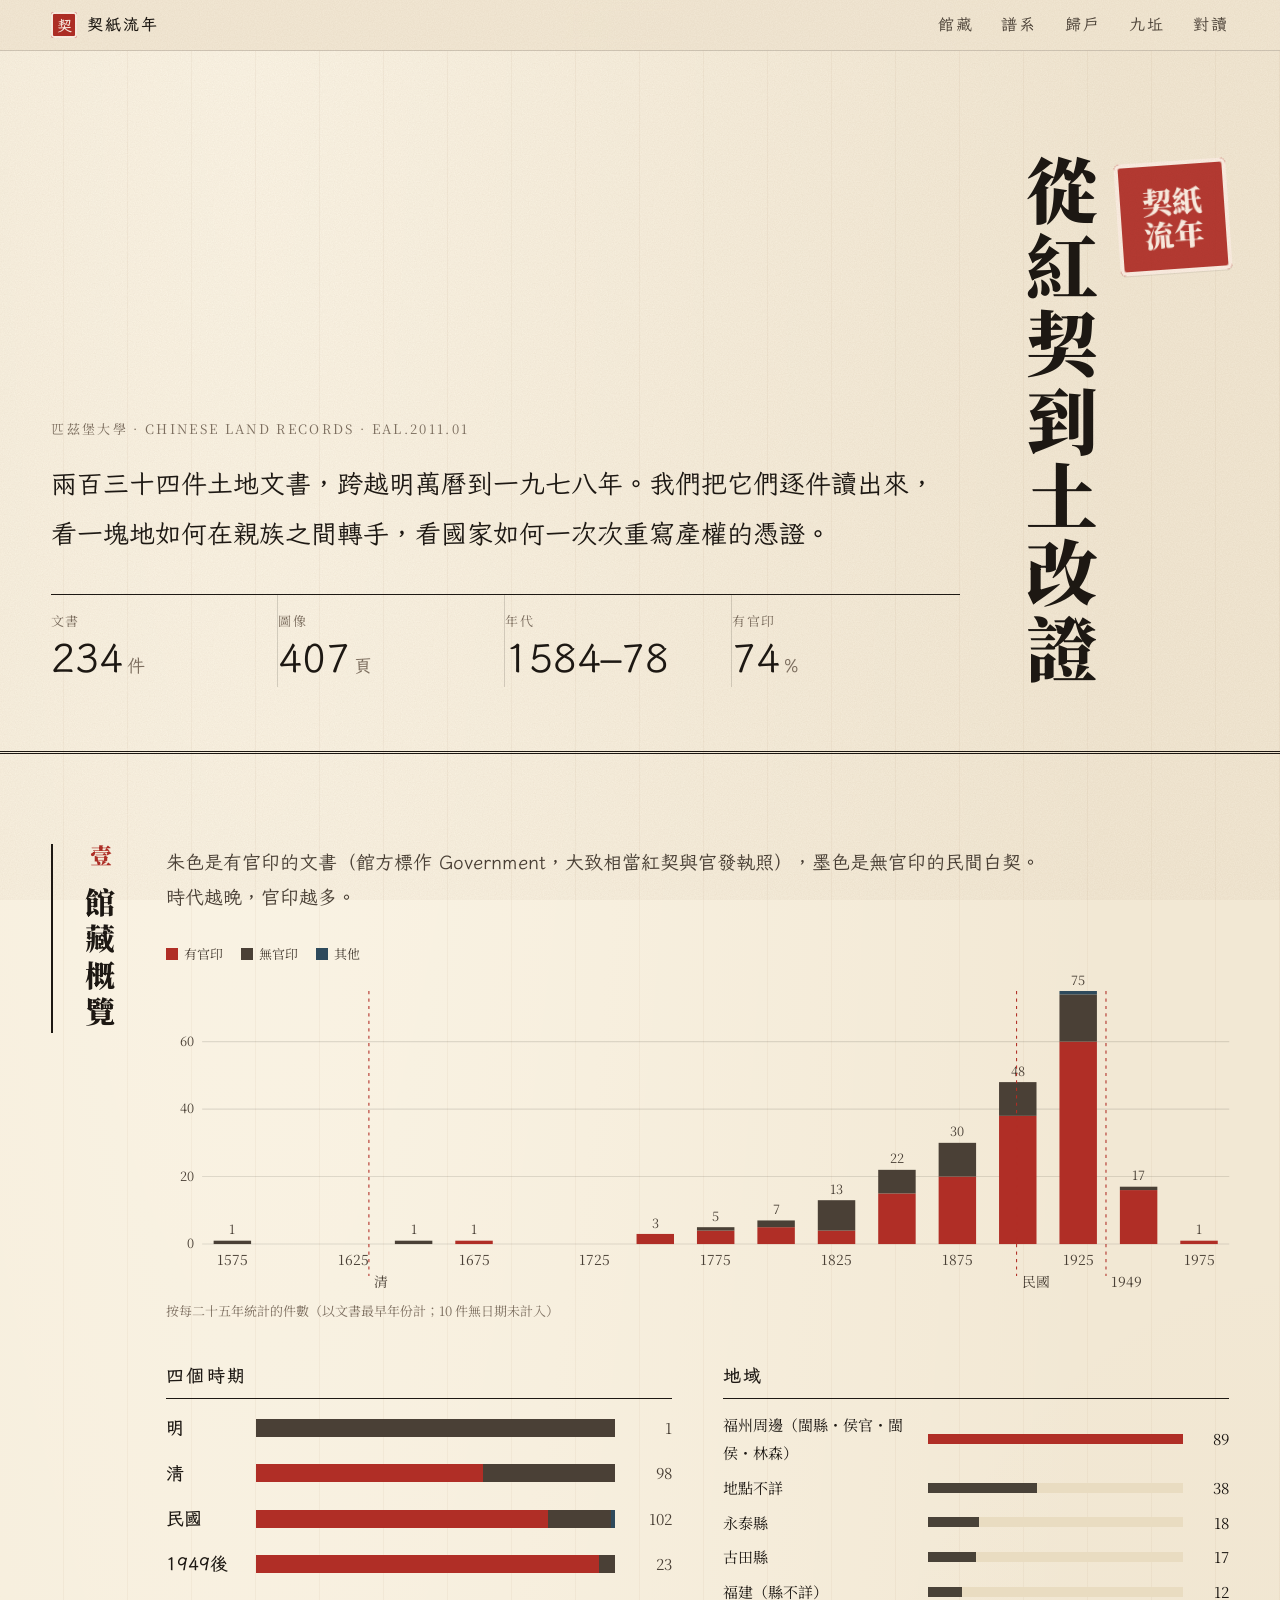
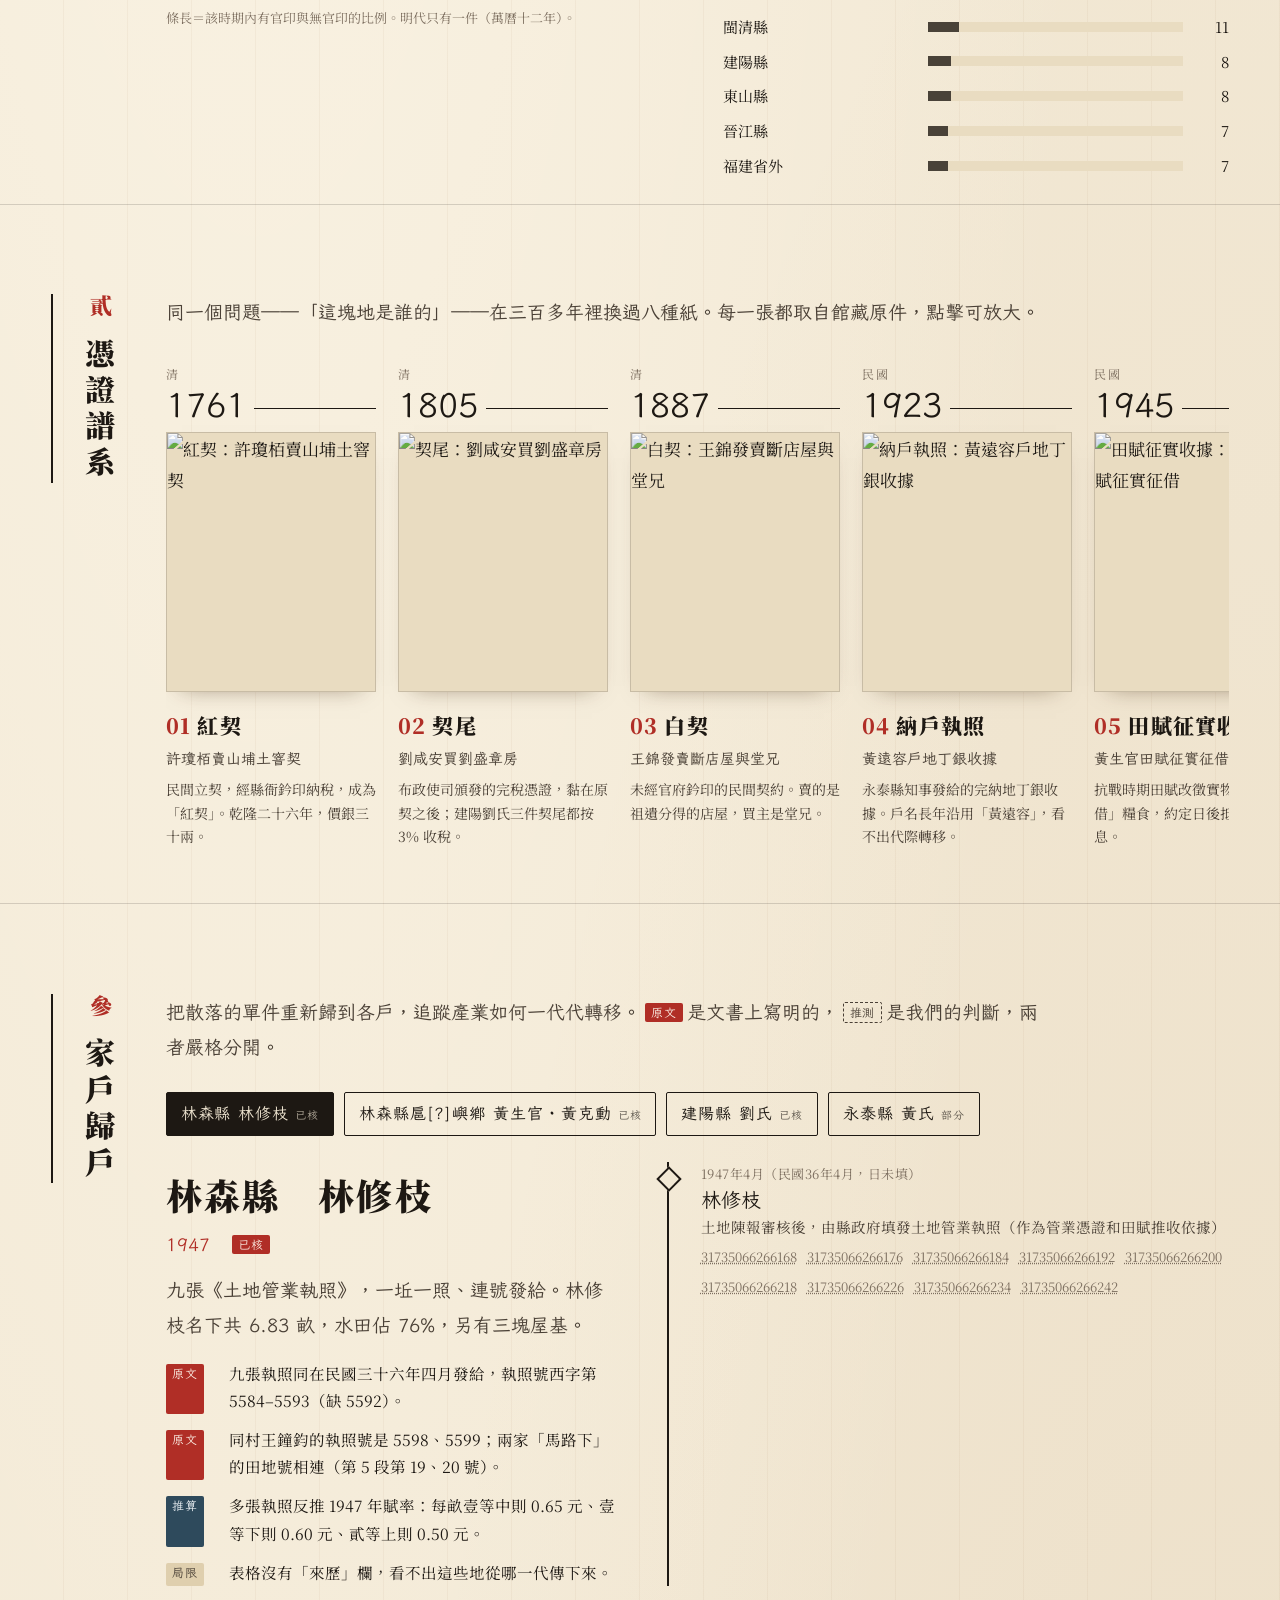
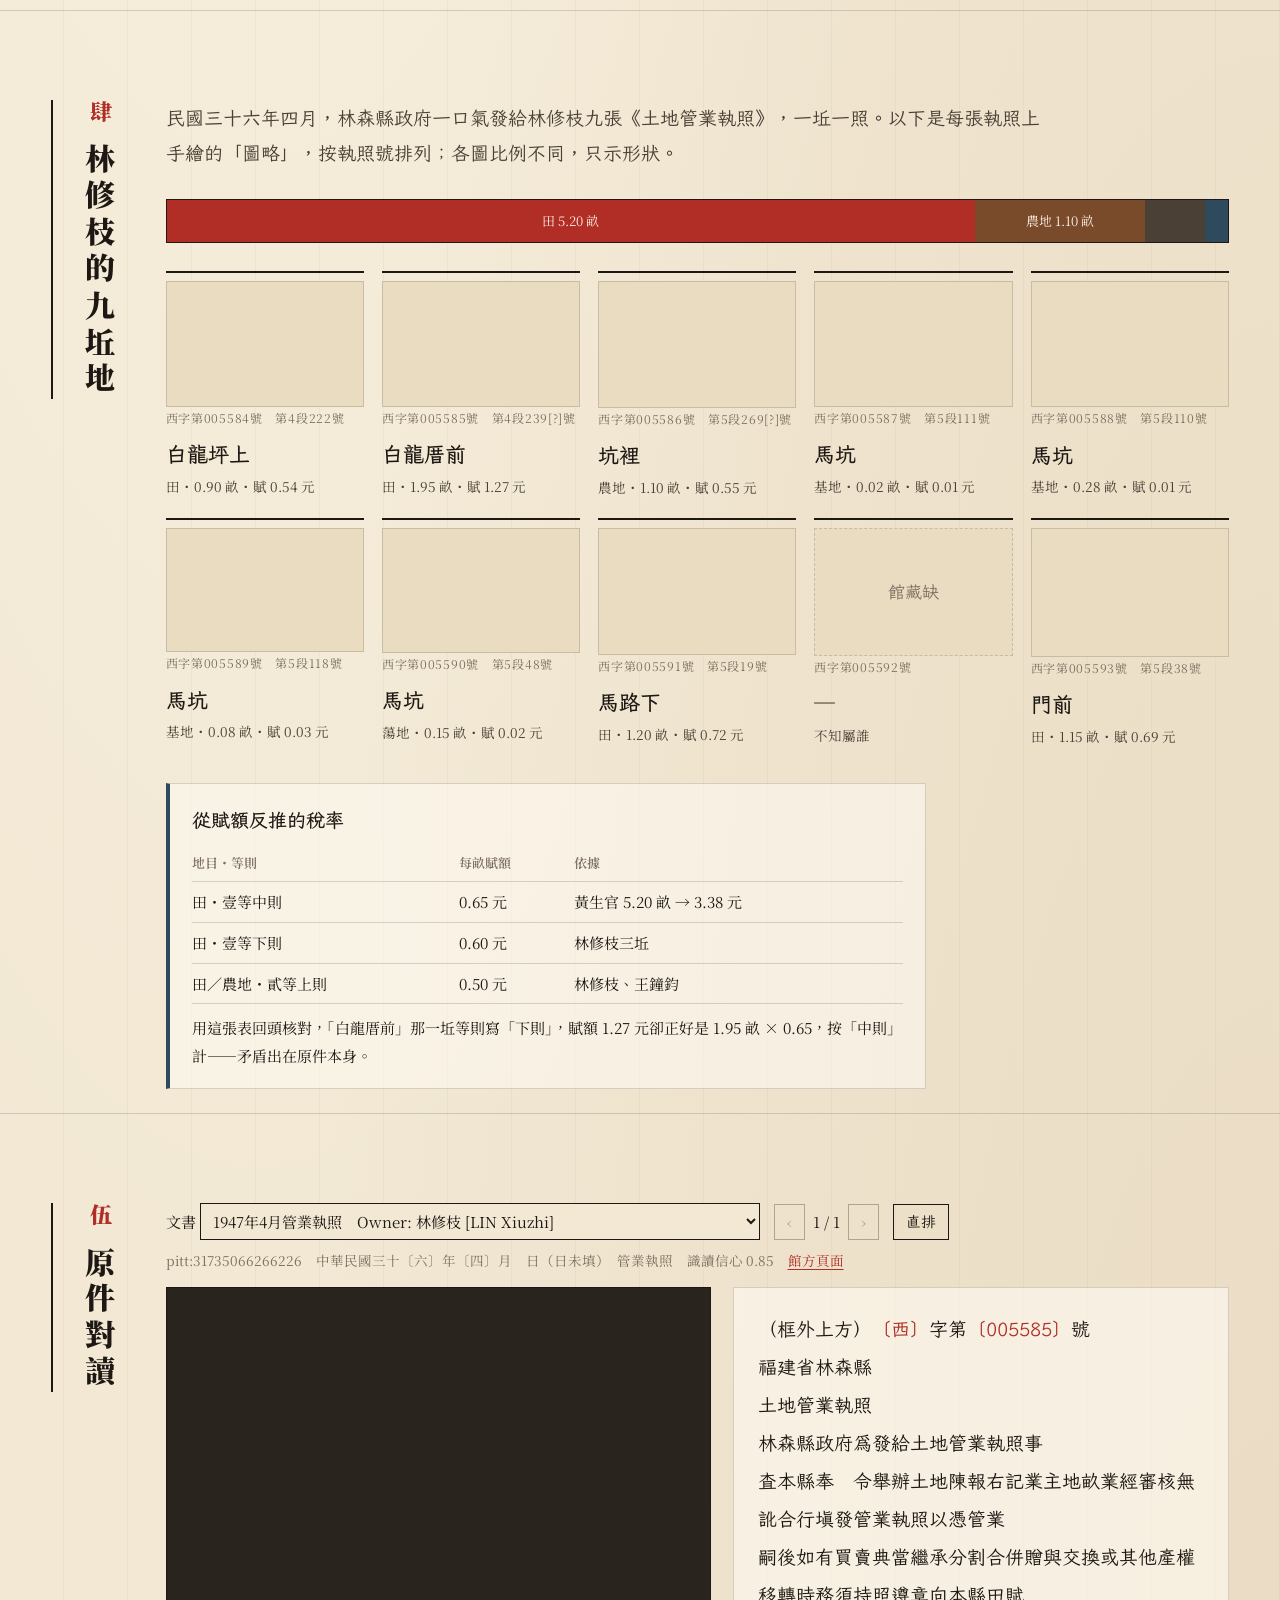
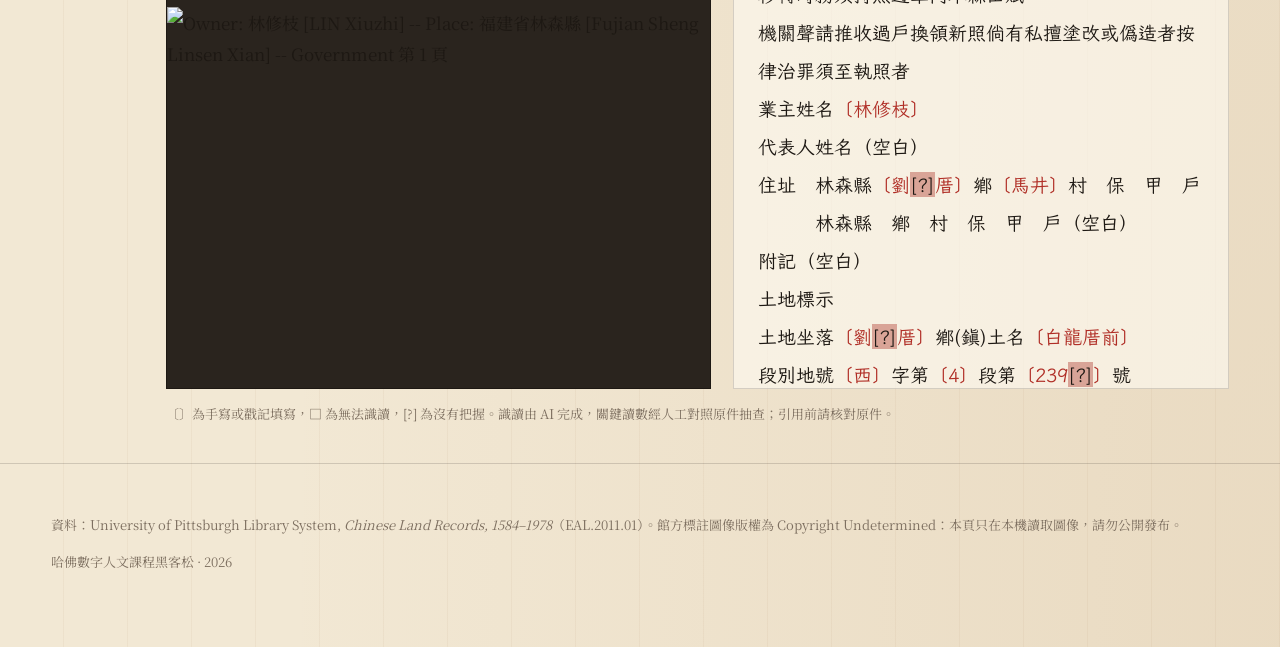
==== land-records/app/index.html @ b81f079c "Add local demo page and Yongtai Huang licence-booklet results - land-records/app/: static demo page " ====
<!doctype html>
<html lang="zh-Hant">
<head>
<meta charset="utf-8">
<meta name="viewport" content="width=device-width, initial-scale=1">
<title>契紙流年</title>
<meta name="description" content="匹茲堡大學中國土地文書（1584–1978）的識讀與歸戶：從紅契到土改證。">
<link rel="preconnect" href="https://fonts.googleapis.com">
<link rel="preconnect" href="https://fonts.gstatic.com" crossorigin>
<link href="https://fonts.googleapis.com/css2?family=LXGW+WenKai+TC:wght@400;700&family=Noto+Serif+TC:wght@400;600;900&display=swap" rel="stylesheet">
<link rel="stylesheet" href="style.css">
</head>
<body>
<div class="grain" aria-hidden="true"></div>

<nav class="topnav" aria-label="章節">
  <a class="brand" href="#top"><span class="seal-mini">契</span>契紙流年</a>
  <a href="#overview">館藏</a>
  <a href="#genealogy">譜系</a>
  <a href="#households">歸戶</a>
  <a href="#parcels">九坵</a>
  <a href="#reader">對讀</a>
</nav>

<header class="hero" id="top">
  <div class="hero-text">
    <p class="kicker">匹茲堡大學 · Chinese Land Records · EAL.2011.01</p>
    <h1 class="sr-only">契紙流年：從紅契到土改證</h1>
    <p class="hero-lede">兩百三十四件土地文書，跨越明萬曆到一九七八年。我們把它們逐件讀出來，<br>看一塊地如何在親族之間轉手，看國家如何一次次重寫產權的憑證。</p>
    <dl class="stats" id="stats"></dl>
  </div>
  <div class="hero-title" aria-hidden="true">
    <span class="v-title">從紅契到土改證</span>
    <span class="hero-seal"><span>契紙<br>流年</span></span>
  </div>
</header>

<main>
  <section class="chapter" id="overview">
    <h2 class="chapter-title"><span class="num">壹</span>館藏概覽</h2>
    <div class="chapter-body">
      <p class="lead">朱色是有官印的文書（館方標作 Government，大致相當紅契與官發執照），墨色是無官印的民間白契。時代越晚，官印越多。</p>
      <figure class="chart-wrap">
        <div id="chart-quarter" class="chart"></div>
        <figcaption>按每二十五年統計的件數（以文書最早年份計；10 件無日期未計入）</figcaption>
      </figure>
      <div class="two-col">
        <div>
          <h3 class="sub">四個時期</h3>
          <div id="periods" class="periods"></div>
        </div>
        <div>
          <h3 class="sub">地域</h3>
          <div id="places" class="places"></div>
        </div>
      </div>
    </div>
  </section>

  <section class="chapter" id="genealogy">
    <h2 class="chapter-title"><span class="num">貳</span>憑證譜系</h2>
    <div class="chapter-body">
      <p class="lead">同一個問題——「這塊地是誰的」——在三百多年裡換過八種紙。每一張都取自館藏原件，點擊可放大。</p>
      <div class="strip" id="strip" tabindex="0" aria-label="憑證譜系，可橫向捲動"></div>
    </div>
  </section>

  <section class="chapter" id="households">
    <h2 class="chapter-title"><span class="num">參</span>家戶歸戶</h2>
    <div class="chapter-body">
      <p class="lead">把散落的單件重新歸到各戶，追蹤產業如何一代代轉移。<span class="tag tag-stated">原文</span>是文書上寫明的，<span class="tag tag-inferred">推測</span>是我們的判斷，兩者嚴格分開。</p>
      <div class="tabs" role="tablist" id="hh-tabs"></div>
      <div id="hh-panel" class="hh-panel" role="tabpanel"></div>
    </div>
  </section>

  <section class="chapter" id="parcels">
    <h2 class="chapter-title"><span class="num">肆</span>林修枝的九坵地</h2>
    <div class="chapter-body">
      <p class="lead">民國三十六年四月，林森縣政府一口氣發給林修枝九張《土地管業執照》，一坵一照。以下是每張執照上手繪的「圖略」，按執照號排列；各圖比例不同，只示形狀。</p>
      <div class="land-mix" id="land-mix"></div>
      <div class="parcel-grid" id="parcel-grid"></div>
      <aside class="note-card">
        <h3>從賦額反推的稅率</h3>
        <table class="rates">
          <thead><tr><th>地目・等則</th><th>每畝賦額</th><th>依據</th></tr></thead>
          <tbody>
            <tr><td>田・壹等中則</td><td>0.65 元</td><td>黃生官 5.20 畝 → 3.38 元</td></tr>
            <tr><td>田・壹等下則</td><td>0.60 元</td><td>林修枝三坵</td></tr>
            <tr><td>田／農地・貳等上則</td><td>0.50 元</td><td>林修枝、王鐘鈞</td></tr>
          </tbody>
        </table>
        <p>用這張表回頭核對，「白龍厝前」那一坵等則寫「下則」，賦額 1.27 元卻正好是 1.95 畝 × 0.65，按「中則」計——矛盾出在原件本身。</p>
      </aside>
    </div>
  </section>

  <section class="chapter" id="reader">
    <h2 class="chapter-title"><span class="num">伍</span>原件對讀</h2>
    <div class="chapter-body">
      <div class="reader-bar">
        <label>文書 <select id="doc-select"></select></label>
        <div class="pager"><button id="prev" aria-label="上一頁">‹</button><span id="page-label"></span><button id="next" aria-label="下一頁">›</button></div>
        <button id="toggle-dir" class="ghost">直排</button>
      </div>
      <p class="doc-meta" id="doc-meta"></p>
      <div class="reader">
        <div class="viewer" id="viewer" title="點擊放大／縮小"><img id="page-img" alt=""></div>
        <div class="transcript" id="transcript"></div>
      </div>
      <p class="fine">〔〕為手寫或戳記填寫，□ 為無法識讀，[?] 為沒有把握。識讀由 AI 完成，關鍵讀數經人工對照原件抽查；引用前請核對原件。</p>
    </div>
  </section>
</main>

<footer class="foot">
  <p>資料：University of Pittsburgh Library System, <em>Chinese Land Records, 1584–1978</em>（EAL.2011.01）。館方標註圖像版權為 Copyright Undetermined：本頁只在本機讀取圖像，請勿公開發布。</p>
  <p>哈佛數字人文課程黑客松 · 2026</p>
</footer>

<div class="lightbox" id="lightbox" hidden>
  <button class="lb-close" id="lb-close" aria-label="關閉">×</button>
  <img id="lb-img" alt="">
  <p id="lb-cap"></p>
</div>

<script src="data.js"></script>
<script src="app.js"></script>
</body>
</html>
---- land-records/app/style.css ----
:root {
  --paper: #f2e8d4;
  --paper-2: #e9dcc1;
  --paper-3: #dfcfae;
  --ink: #1d1813;
  --ink-2: #4a4036;
  --ink-3: #7d6f60;
  --seal: #b02e26;
  --seal-2: #d9a497;
  --indigo: #2e4a5c;
  --line: rgba(29, 24, 19, .16);
  --kai: "LXGW WenKai TC", "Kaiti TC", "STKaiti", "KaiTi", serif;
  --serif: "Noto Serif TC", "Source Han Serif TC", "Songti TC", "PMingLiU", serif;
  --gutter: clamp(16px, 4vw, 56px);
}

* { box-sizing: border-box; }
html { scroll-behavior: smooth; scroll-padding-top: 64px; }
body {
  margin: 0;
  background-color: var(--paper);
  background-image:
    repeating-linear-gradient(90deg, transparent 0 63px, rgba(140, 90, 50, .055) 63px 64px),
    radial-gradient(ellipse at 20% 0%, rgba(255, 250, 238, .7), transparent 60%),
    radial-gradient(ellipse at 100% 100%, rgba(170, 120, 60, .12), transparent 55%);
  color: var(--ink);
  font-family: var(--serif);
  font-size: 17px;
  line-height: 1.85;
  -webkit-font-smoothing: antialiased;
}
.grain {
  position: fixed; inset: 0; pointer-events: none; z-index: 50; opacity: .22; mix-blend-mode: multiply;
  background-image: url("data:image/svg+xml,%3Csvg xmlns='http://www.w3.org/2000/svg' width='220' height='220'%3E%3Cfilter id='n'%3E%3CfeTurbulence type='fractalNoise' baseFrequency='.85' numOctaves='3' stitchTiles='stitch'/%3E%3CfeColorMatrix values='0 0 0 0 .45 0 0 0 0 .33 0 0 0 0 .2 0 0 0 .55 0'/%3E%3C/filter%3E%3Crect width='100%25' height='100%25' filter='url(%23n)'/%3E%3C/svg%3E");
}
.sr-only { position: absolute; width: 1px; height: 1px; overflow: hidden; clip: rect(0 0 0 0); white-space: nowrap; }
a { color: var(--seal); text-decoration-thickness: 1px; text-underline-offset: 3px; }
button, select { font: inherit; }

/* ---------- nav ---------- */
.topnav {
  position: sticky; top: 0; z-index: 40;
  display: flex; align-items: center; gap: clamp(10px, 2.4vw, 28px);
  padding: 10px var(--gutter);
  background: rgba(242, 232, 212, .88); backdrop-filter: blur(6px);
  border-bottom: 1px solid var(--line);
  font-family: var(--kai); font-size: 16px; overflow-x: auto; white-space: nowrap;
}
.topnav a { color: var(--ink-2); text-decoration: none; letter-spacing: .12em; }
.topnav a:hover, .topnav a:focus-visible { color: var(--seal); }
.topnav .brand { margin-right: auto; color: var(--ink); font-weight: 700; display: flex; align-items: center; gap: 10px; }
.seal-mini {
  display: inline-grid; place-items: center; width: 26px; height: 26px;
  background: var(--seal); color: #fbeee4; font-size: 15px; border-radius: 3px; letter-spacing: 0;
  box-shadow: inset 0 0 0 2px #fbeee4, inset 0 0 0 3px var(--seal);
}

/* ---------- hero ---------- */
.hero {
  display: grid; grid-template-columns: 1fr auto; gap: clamp(24px, 5vw, 80px); align-items: end;
  padding: clamp(40px, 8vw, 110px) var(--gutter) clamp(32px, 5vw, 64px);
  border-bottom: 3px double var(--ink);
  max-width: 1280px; margin: 0 auto;
}
.kicker { font-size: 13px; letter-spacing: .18em; color: var(--ink-3); margin: 0 0 18px; text-transform: uppercase; }
.hero-lede { font-family: var(--kai); font-size: clamp(19px, 2.2vw, 26px); line-height: 1.9; margin: 0 0 36px; max-width: 34em; }
.hero-title { display: flex; align-items: flex-start; gap: 18px; }
.v-title {
  writing-mode: vertical-rl; font-family: var(--serif); font-weight: 900;
  font-size: clamp(44px, 5.6vw, 84px); line-height: 1.05; letter-spacing: .06em;
  animation: rise .9s cubic-bezier(.2, .7, .2, 1) both;
}
.hero-seal {
  display: grid; place-items: center; width: clamp(78px, 9vw, 112px); aspect-ratio: 1;
  background: var(--seal); color: #fbeee4; border-radius: 6px; transform: rotate(-4deg);
  font-family: var(--serif); font-weight: 900; font-size: clamp(20px, 2.4vw, 30px); line-height: 1.1; text-align: center;
  box-shadow: inset 0 0 0 4px #fbeee4, inset 0 0 0 6px var(--seal);
  filter: drop-shadow(0 1px 0 rgba(0,0,0,.08));
  animation: stamp .55s .7s cubic-bezier(.3, 1.6, .5, 1) both;
  margin-top: 8px;
}
@keyframes stamp { from { transform: scale(1.8) rotate(-12deg); opacity: 0; } to { transform: scale(1) rotate(-4deg); opacity: .94; } }
@keyframes rise { from { transform: translateY(18px); opacity: 0; } to { transform: none; opacity: 1; } }

.stats { display: grid; grid-template-columns: repeat(4, minmax(0, 1fr)); gap: 0; margin: 0; border-top: 1px solid var(--ink); }
.stats div { padding: 14px 16px 6px 0; border-right: 1px solid var(--line); animation: rise .7s both; }
.stats div:nth-child(2) { animation-delay: .1s; } .stats div:nth-child(3) { animation-delay: .2s; } .stats div:nth-child(4) { animation-delay: .3s; border-right: 0; }
.stats dt { font-size: 13px; color: var(--ink-3); letter-spacing: .1em; }
.stats dd { margin: 0; font-family: var(--kai); font-size: clamp(26px, 3.4vw, 40px); line-height: 1.2; }
.stats dd small { font-size: .45em; color: var(--ink-3); margin-left: 4px; }

/* ---------- chapters ---------- */
main { max-width: 1280px; margin: 0 auto; }
.chapter {
  display: grid; grid-template-columns: 76px minmax(0, 1fr); gap: clamp(16px, 3vw, 40px);
  padding: clamp(48px, 7vw, 96px) var(--gutter) 24px;
  border-bottom: 1px solid var(--line);
}
.chapter-title {
  writing-mode: vertical-rl; margin: 0; position: sticky; top: 76px; align-self: start;
  font-family: var(--serif); font-weight: 900; font-size: 30px; letter-spacing: .22em;
  border-left: 2px solid var(--ink); padding-left: 14px;
}
.chapter-title .num { color: var(--seal); margin-bottom: 14px; font-size: 22px; }
.chapter-body { min-width: 0; }
.lead { font-family: var(--kai); font-size: 19px; max-width: 46em; margin: 0 0 28px; color: var(--ink-2); }
.sub { font-family: var(--kai); font-size: 18px; letter-spacing: .14em; margin: 28px 0 12px; border-bottom: 1px solid var(--ink); padding-bottom: 6px; }
.two-col { display: grid; grid-template-columns: 1fr 1fr; gap: clamp(20px, 4vw, 56px); }
.fine { font-size: 13px; color: var(--ink-3); }

.tag { display: inline-block; font-family: var(--kai); font-size: 12px; line-height: 1; padding: 4px 6px 3px; margin: 0 4px; border-radius: 2px; letter-spacing: .08em; vertical-align: 2px; white-space: nowrap; }
.tag-stated { background: var(--seal); color: #fbeee4; }
.tag-inferred { border: 1px dashed var(--ink-2); color: var(--ink-2); }
.tag-calc { background: var(--indigo); color: #eef3f6; }
.tag-limit { background: var(--paper-3); color: var(--ink-2); }

/* ---------- charts ---------- */
.chart-wrap { margin: 0 0 8px; }
.chart svg { width: 100%; height: auto; display: block; overflow: visible; }
.chart text { font-family: var(--serif); fill: var(--ink-2); }
figcaption { font-size: 13px; color: var(--ink-3); margin-top: 6px; }
.legend { display: flex; gap: 18px; font-size: 13px; color: var(--ink-2); margin-bottom: 8px; }
.legend i { display: inline-block; width: 12px; height: 12px; margin-right: 6px; vertical-align: -1px; }

.periods { display: grid; gap: 12px; }
.period { display: grid; grid-template-columns: 5.2em 1fr 3em; align-items: center; gap: 12px; font-size: 15px; }
.period b { font-family: var(--kai); font-weight: 700; font-size: 18px; }
.bar { display: flex; height: 18px; background: var(--paper-2); }
.bar span { display: block; height: 100%; }
.bar .g { background: var(--seal); } .bar .p { background: var(--ink-2); } .bar .o { background: var(--indigo); }
.period .n { text-align: right; font-variant-numeric: tabular-nums; color: var(--ink-2); }

.places { display: grid; gap: 7px; font-size: 15px; }
.place { display: grid; grid-template-columns: minmax(0, 13em) 1fr 2.4em; gap: 10px; align-items: center; }
.place .bar { height: 10px; }
.place .bar span { background: var(--ink); opacity: .78; }
.place:first-child .bar span { background: var(--seal); opacity: 1; }
.place .n { text-align: right; font-variant-numeric: tabular-nums; }

/* ---------- genealogy strip ---------- */
.strip {
  display: grid; grid-auto-flow: column; grid-auto-columns: minmax(210px, 230px); gap: 22px;
  overflow-x: auto; padding: 6px 4px 30px; scroll-snap-type: x proximity; position: relative;
  scrollbar-color: var(--ink-3) transparent;
}
.strip:focus-visible { outline: 2px solid var(--seal); outline-offset: 4px; }
.gcard { scroll-snap-align: start; position: relative; cursor: zoom-in; }
.gcard .era { font-size: 12px; letter-spacing: .2em; color: var(--ink-3); }
.gcard .yr { font-family: var(--kai); font-size: 34px; line-height: 1; margin: 2px 0 10px; display: flex; align-items: baseline; gap: 8px; }
.gcard .yr::after { content: ""; flex: 1; border-top: 1px solid var(--ink); transform: translateY(-8px); }
.gcard figure { margin: 0; height: 260px; overflow: hidden; background: var(--paper-2); border: 1px solid var(--line); box-shadow: 0 10px 22px -16px rgba(60, 35, 10, .55); }
.gcard img { width: 100%; height: 100%; object-fit: cover; object-position: top; transition: transform .6s cubic-bezier(.2, .7, .2, 1), filter .4s; filter: sepia(.12) contrast(.98); }
.gcard:hover img, .gcard:focus-visible img { transform: scale(1.06); filter: none; }
.gcard h3 { font-family: var(--serif); font-weight: 900; font-size: 21px; margin: 14px 0 2px; letter-spacing: .06em; }
.gcard h3 .k { color: var(--seal); }
.gcard .lab { font-family: var(--kai); font-size: 15px; color: var(--ink-2); margin: 0 0 6px; }
.gcard p { font-size: 14px; line-height: 1.7; margin: 0; color: var(--ink-2); }
.gcard:focus-visible { outline: 2px solid var(--seal); outline-offset: 6px; }

/* ---------- households ---------- */
.tabs { display: flex; flex-wrap: wrap; gap: 10px; margin-bottom: 26px; }
.tabs button {
  background: transparent; border: 1px solid var(--ink); color: var(--ink); padding: 6px 14px; cursor: pointer;
  font-family: var(--kai); font-size: 16px; letter-spacing: .06em; border-radius: 2px;
}
.tabs button[aria-selected="true"] { background: var(--ink); color: var(--paper); }
.tabs button:hover { border-color: var(--seal); }
.tabs .st { font-size: 11px; margin-left: 6px; opacity: .7; }
.hh-panel { display: grid; grid-template-columns: minmax(0, 1fr) minmax(0, 1.25fr); gap: clamp(20px, 4vw, 56px); animation: rise .45s both; }
.hh-head h3 { font-family: var(--serif); font-weight: 900; font-size: clamp(26px, 3vw, 36px); margin: 0; letter-spacing: .06em; }
.hh-head .span { font-family: var(--kai); color: var(--seal); font-size: 18px; }
.hh-head .lede { font-family: var(--kai); font-size: 19px; color: var(--ink-2); margin: 10px 0 18px; }
.points { list-style: none; padding: 0; margin: 0; display: grid; gap: 12px; }
.points li { display: grid; grid-template-columns: 3.6em 1fr; gap: 8px; font-size: 15.5px; line-height: 1.75; }
.points .tag { margin: 4px 0 0; justify-self: start; }

.events { list-style: none; margin: 0; padding: 0 0 0 26px; border-left: 2px solid var(--ink); }
.events li { position: relative; padding: 0 0 22px 6px; }
.events li::before { content: ""; position: absolute; left: -35px; top: 8px; width: 14px; height: 14px; background: var(--paper); border: 2px solid var(--ink); transform: rotate(45deg); }
.events li.stated::before { background: var(--seal); border-color: var(--seal); }
.events .d { font-size: 13px; color: var(--ink-3); letter-spacing: .04em; }
.events .who { font-family: var(--kai); font-size: 20px; line-height: 1.4; }
.events .who .arrow { color: var(--seal); margin: 0 6px; }
.events .m { font-size: 14.5px; color: var(--ink-2); }
.events .meta { display: flex; flex-wrap: wrap; gap: 6px 10px; align-items: center; margin-top: 4px; font-size: 13px; }
.events .price { font-variant-numeric: tabular-nums; }
.events .ev { color: var(--ink-3); cursor: pointer; text-decoration: underline dotted; }
.empty { color: var(--ink-3); font-style: italic; }

/* ---------- parcels ---------- */
.land-mix { display: flex; height: 44px; margin: 0 0 28px; border: 1px solid var(--ink); }
.land-mix div { display: flex; align-items: center; justify-content: center; font-size: 13px; color: #fbeee4; overflow: hidden; white-space: nowrap; }
.parcel-grid { display: grid; grid-template-columns: repeat(auto-fill, minmax(196px, 1fr)); gap: 18px; }
.parcel { border-top: 2px solid var(--ink); padding-top: 8px; cursor: zoom-in; }
.parcel .sk { position: relative; overflow: hidden; background: var(--paper-2); border: 1px solid var(--line); }
.parcel .sk img { position: absolute; max-width: none; filter: sepia(.15) contrast(1.05); }
.parcel .no { font-size: 12px; color: var(--ink-3); letter-spacing: .06em; }
.parcel h4 { margin: 6px 0 0; font-family: var(--kai); font-size: 21px; font-weight: 700; }
.parcel .f { font-size: 13.5px; color: var(--ink-2); }
.parcel.missing { cursor: default; color: var(--ink-3); }
.parcel.missing .sk { display: grid; place-items: center; border-style: dashed; font-family: var(--kai); }
.note-card { margin-top: 34px; padding: 18px 22px; background: rgba(255, 252, 244, .55); border: 1px solid var(--line); border-left: 4px solid var(--indigo); max-width: 760px; }
.note-card h3 { font-family: var(--kai); margin: 0 0 8px; font-size: 19px; }
.note-card p { font-size: 15px; margin: 10px 0 0; }
.rates { border-collapse: collapse; width: 100%; font-size: 15px; }
.rates th, .rates td { text-align: left; padding: 6px 10px 6px 0; border-bottom: 1px solid var(--line); }
.rates th { font-weight: 600; color: var(--ink-3); font-size: 13px; }

/* ---------- reader ---------- */
.reader-bar { display: flex; flex-wrap: wrap; gap: 14px; align-items: center; margin-bottom: 8px; font-size: 15px; }
.reader-bar select { max-width: min(560px, 80vw); padding: 6px 8px; background: var(--paper); border: 1px solid var(--ink); color: var(--ink); }
.pager { display: flex; align-items: center; gap: 8px; }
.pager button, .ghost { background: transparent; border: 1px solid var(--ink); padding: 3px 12px; cursor: pointer; color: var(--ink); }
.pager button:disabled { opacity: .3; cursor: default; }
.ghost { font-family: var(--kai); }
.doc-meta { font-size: 13.5px; color: var(--ink-3); margin: 0 0 14px; }
.reader { display: grid; grid-template-columns: minmax(0, 1.1fr) minmax(0, 1fr); gap: 22px; height: min(78vh, 820px); }
.viewer { overflow: auto; background: #2a241e; border: 1px solid var(--ink); cursor: zoom-in; display: grid; place-items: center; }
.viewer img { max-width: 100%; max-height: 100%; display: block; }
.viewer.zoomed { cursor: zoom-out; place-items: start; }
.viewer.zoomed img { max-width: none; max-height: none; width: 220%; }
.transcript {
  overflow: auto; padding: 22px 24px; background: rgba(255, 252, 244, .6); border: 1px solid var(--line);
  font-family: var(--kai); font-size: 19px; line-height: 2; white-space: pre-wrap; word-break: break-all;
}
.transcript.vertical { writing-mode: vertical-rl; line-height: 1.9; letter-spacing: .08em; }
.transcript .mark { color: var(--seal); }
.transcript .unk { background: var(--seal-2); color: var(--ink); }

/* ---------- lightbox & footer ---------- */
.lightbox { position: fixed; inset: 0; z-index: 60; background: rgba(22, 17, 12, .92); display: grid; place-items: center; padding: 30px 16px; }
.lightbox[hidden] { display: none; }
.lightbox img { max-width: 94vw; max-height: 84vh; box-shadow: 0 20px 60px rgba(0, 0, 0, .5); }
.lightbox p { color: #eadfca; font-family: var(--kai); margin: 12px 0 0; text-align: center; }
.lb-close { position: absolute; top: 14px; right: 18px; background: none; border: 0; color: #eadfca; font-size: 36px; cursor: pointer; }
.foot { max-width: 1280px; margin: 0 auto; padding: 36px var(--gutter) 60px; font-size: 13px; color: var(--ink-3); }

/* ---------- responsive ---------- */
@media (max-width: 900px) {
  .hero { grid-template-columns: 1fr; }
  .hero-title { order: -1; }
  .v-title { writing-mode: horizontal-tb; font-size: 40px; }
  .stats { grid-template-columns: repeat(2, 1fr); }
  .stats div:nth-child(2) { border-right: 0; }
  .chapter { grid-template-columns: minmax(0, 1fr); }
  .chapter-title { writing-mode: horizontal-tb; position: static; border-left: 0; border-bottom: 2px solid var(--ink); padding: 0 0 8px; font-size: 26px; }
  .chapter-title .num { margin: 0 14px 0 0; }
  .two-col, .hh-panel, .reader { grid-template-columns: 1fr; }
  .reader { height: auto; }
  .viewer { height: 60vh; }
  .transcript { max-height: 70vh; }
}
@media (prefers-reduced-motion: reduce) { * { animation: none !important; transition: none !important; } }
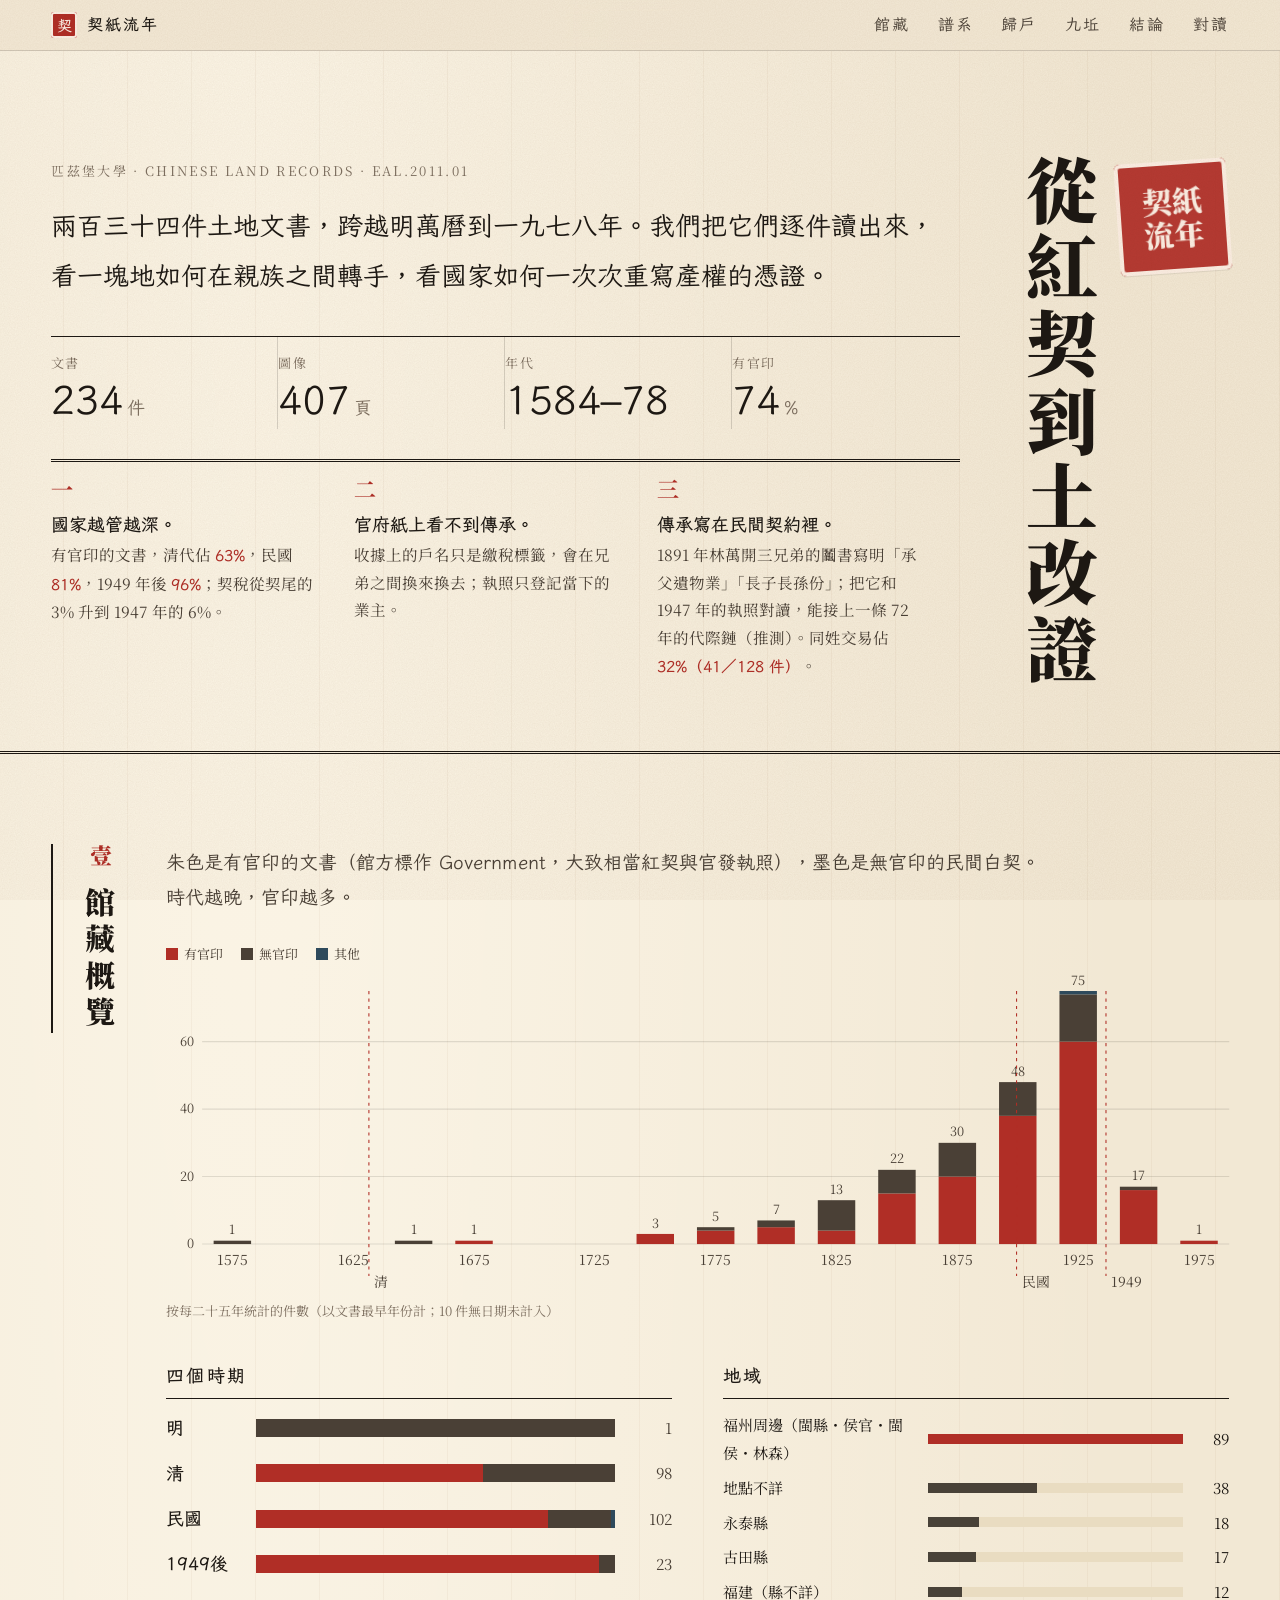
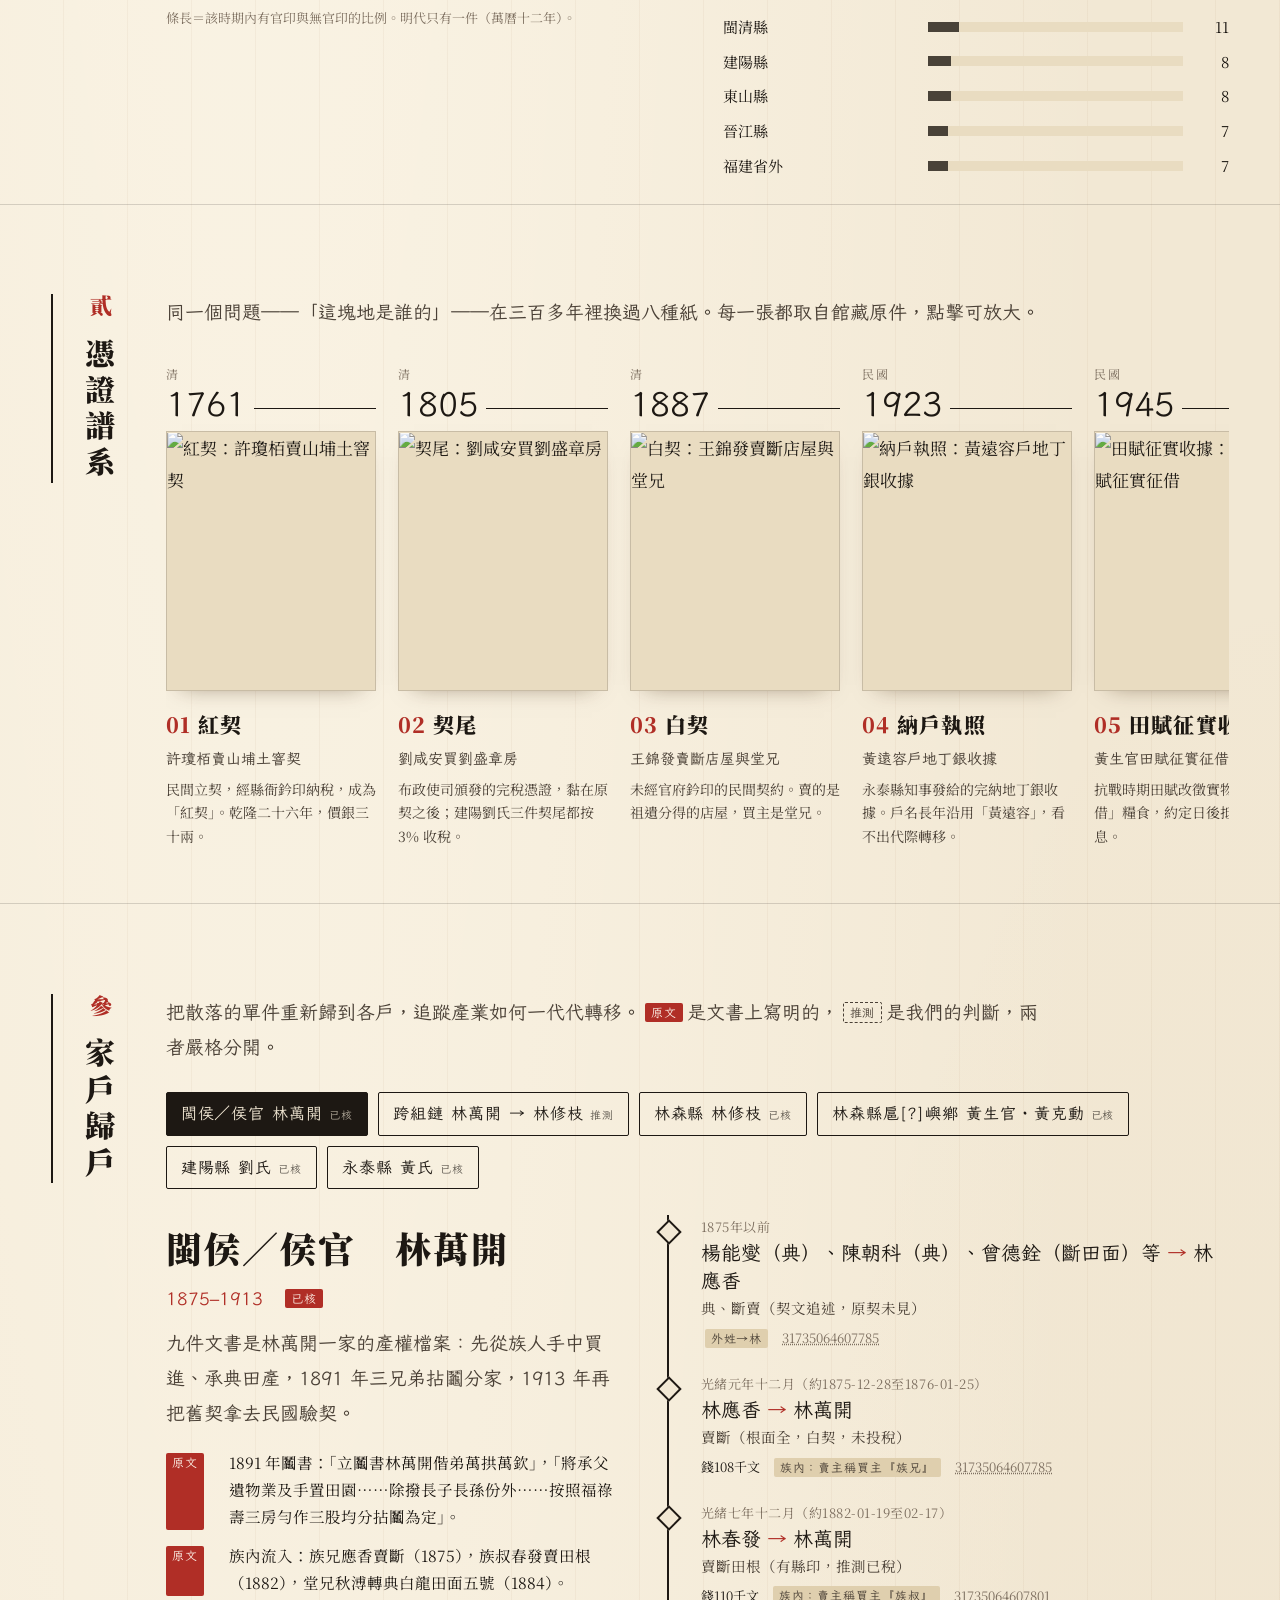
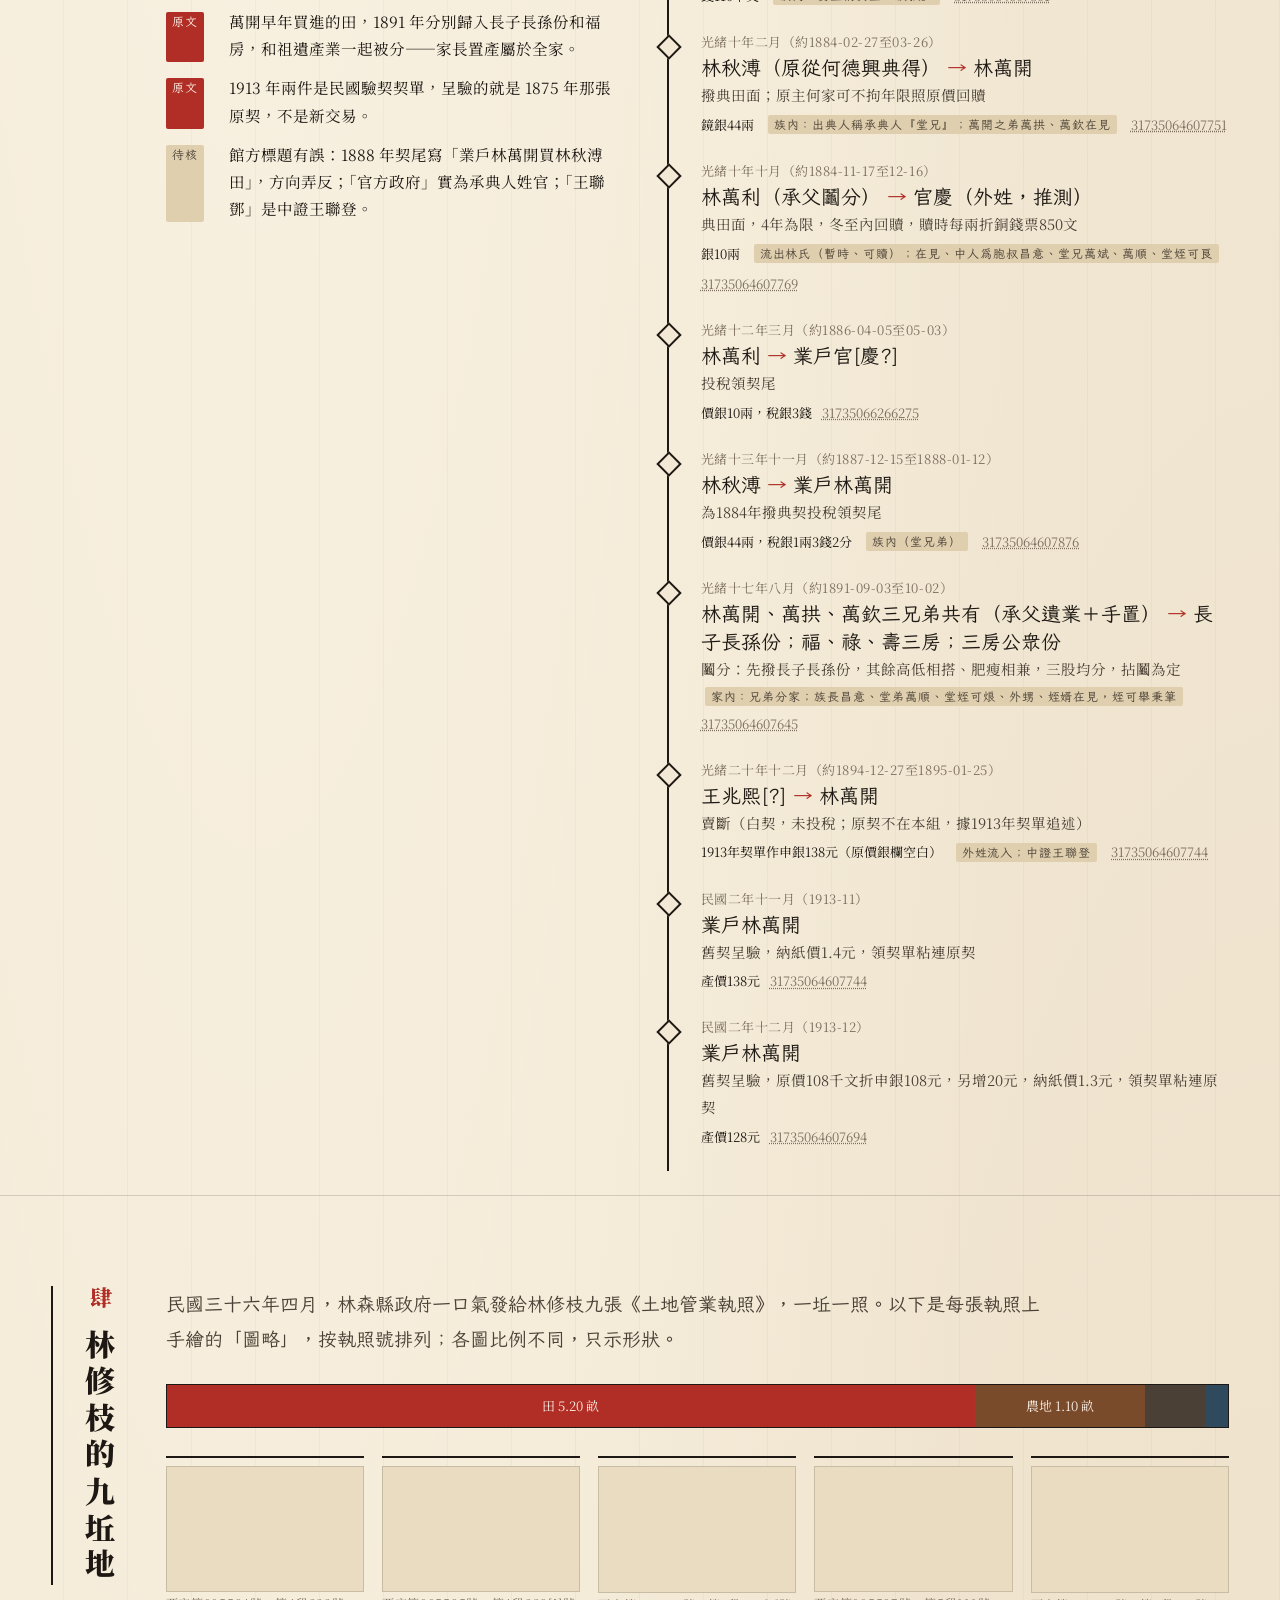
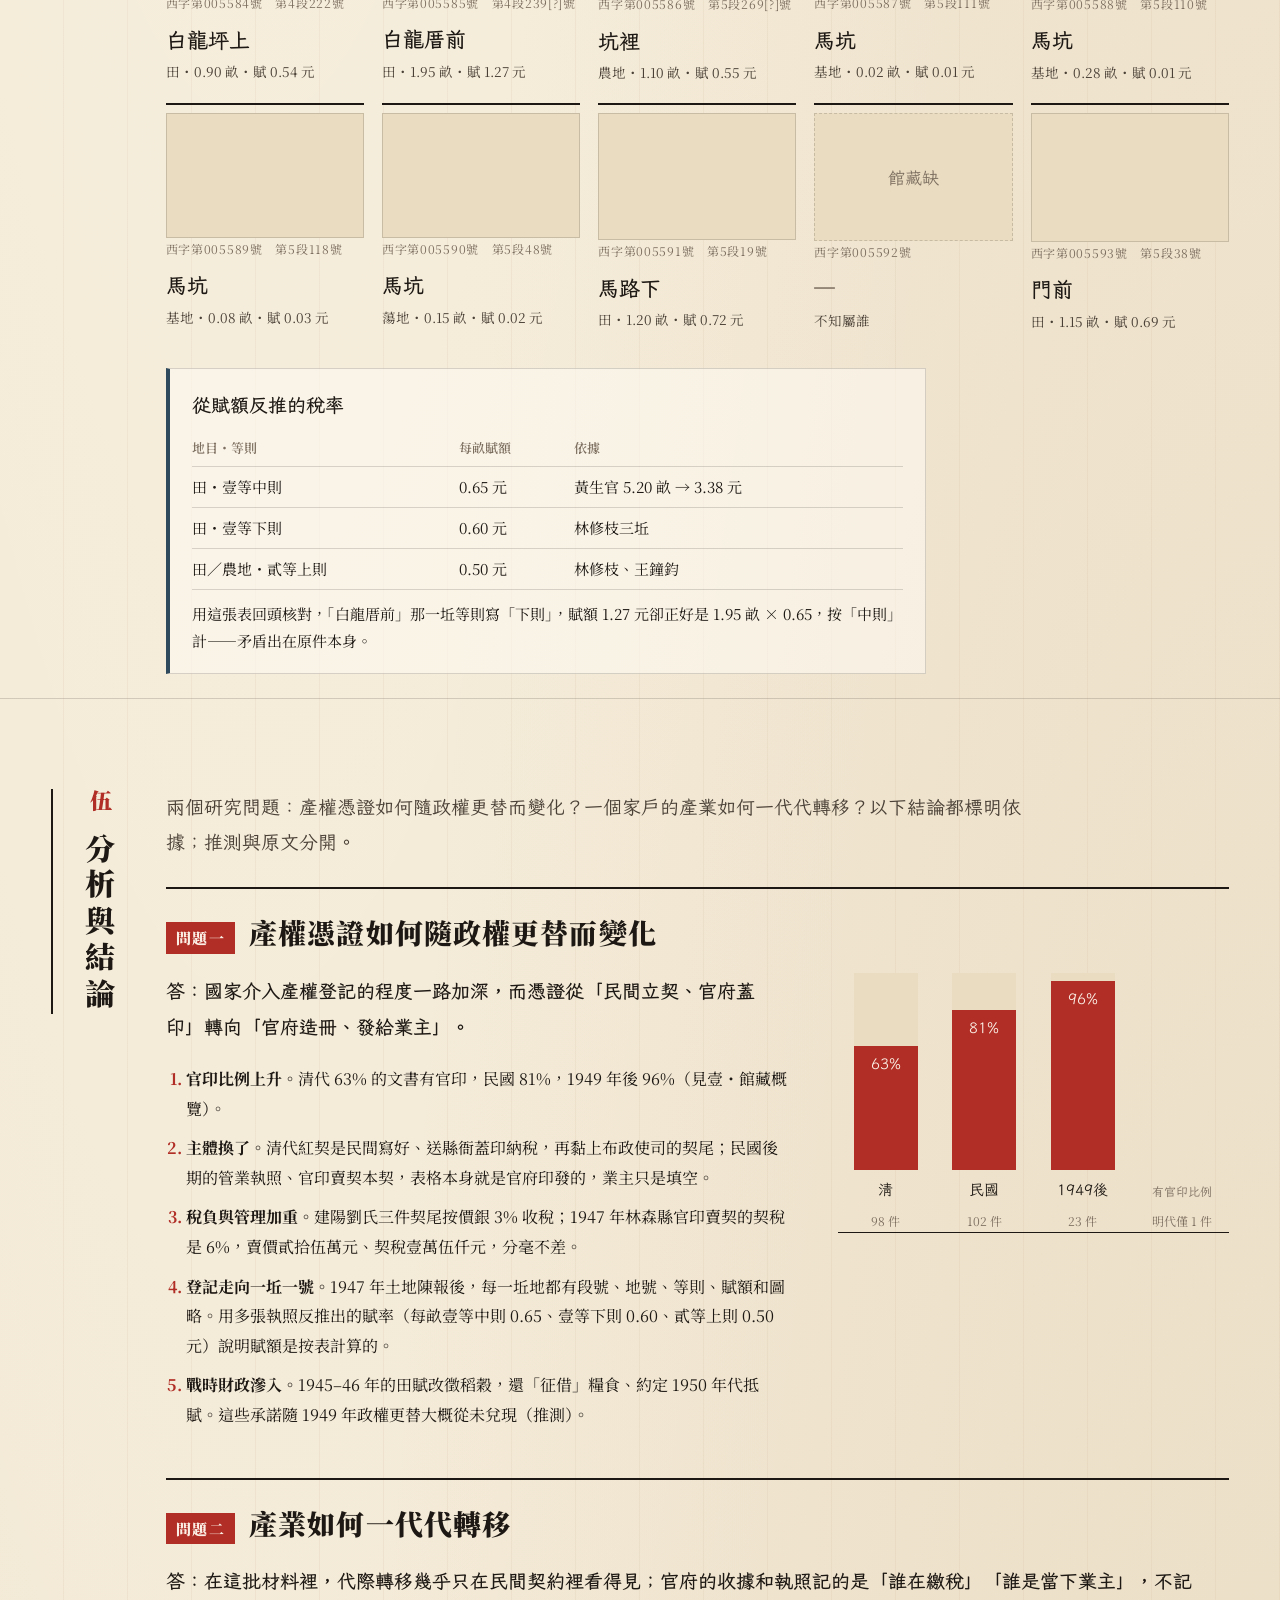
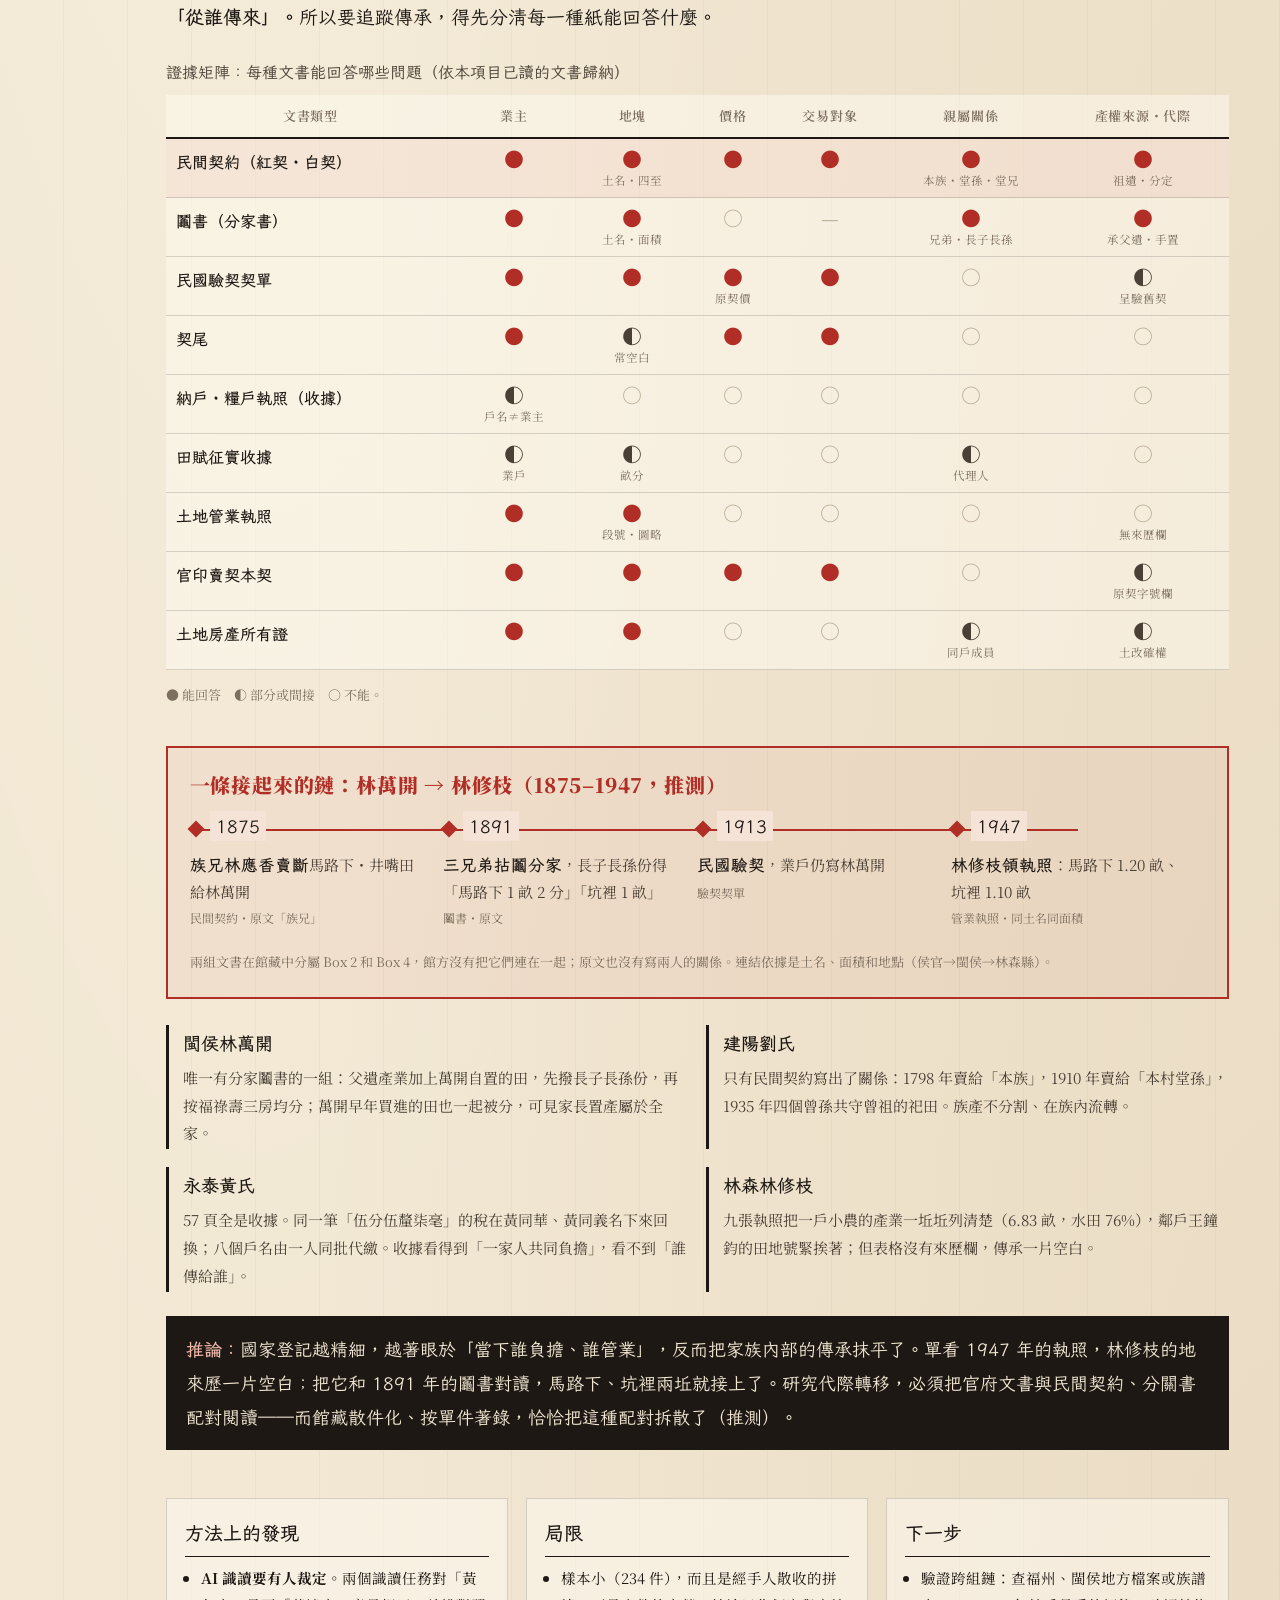
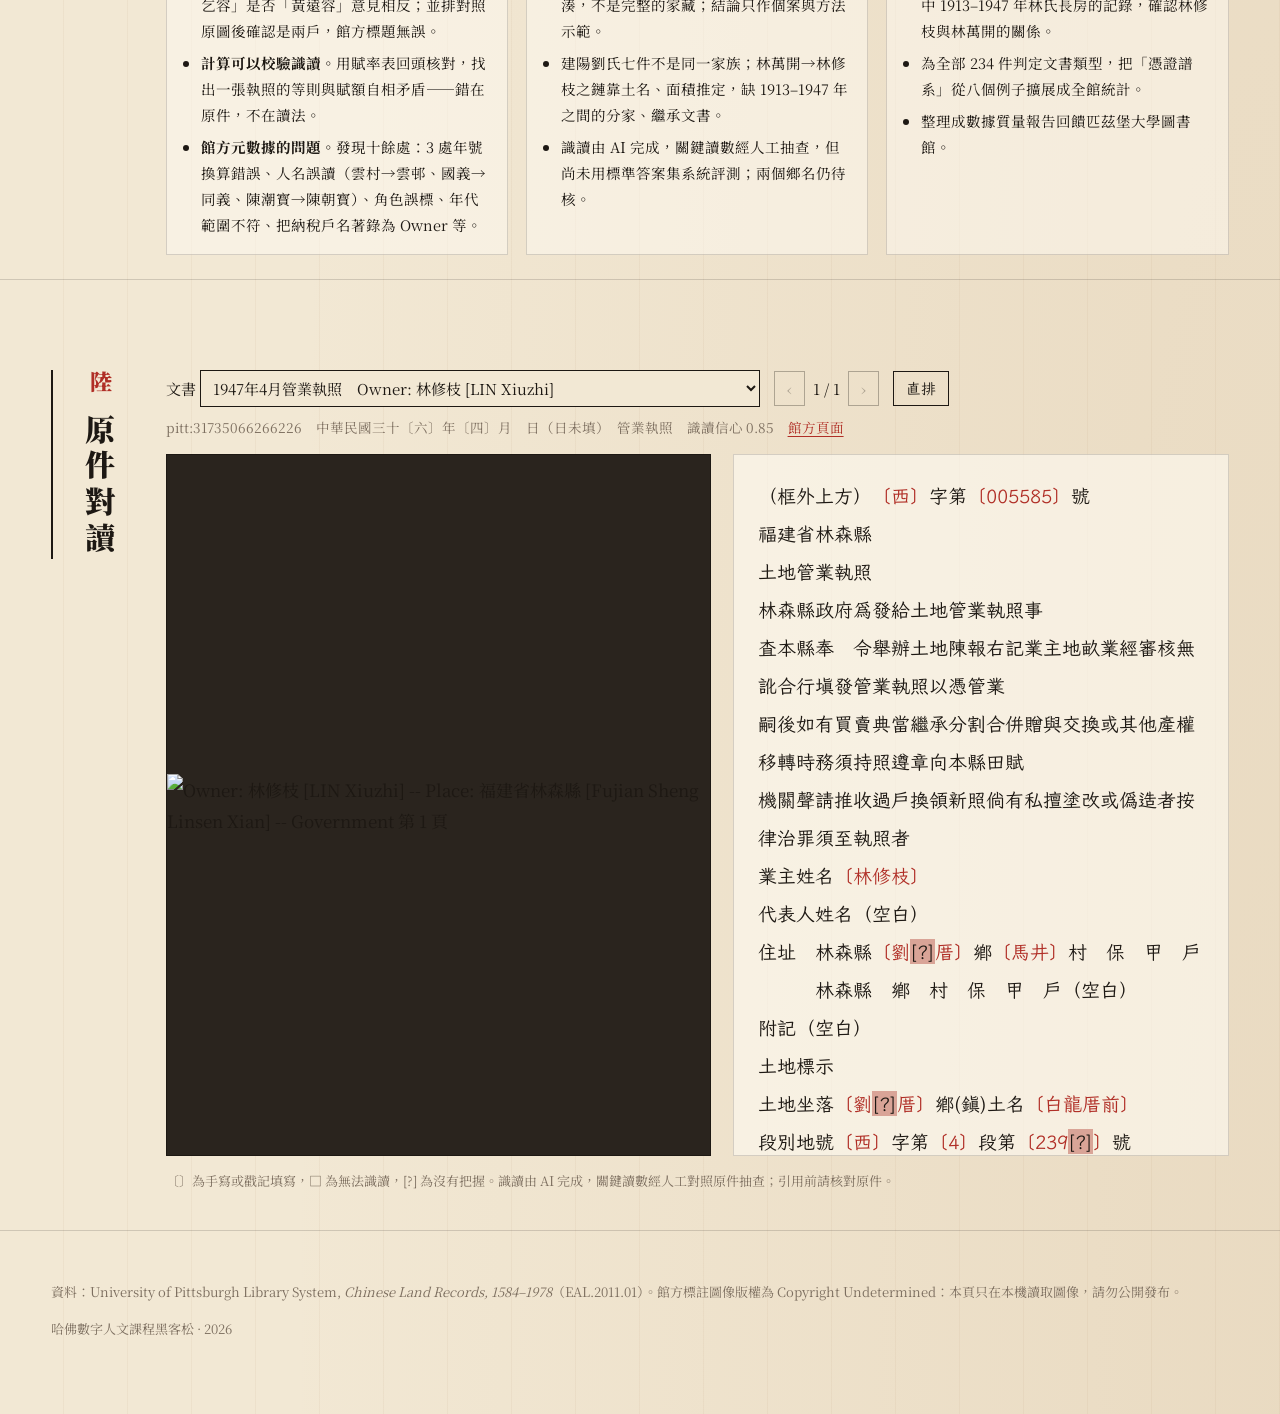
==== commit 0a3ad6ad: "Finish all four household groups; add analysis and conclusions to demo - Yongtai Huang: second half " ====
--- a/land-records/app/index.html
+++ b/land-records/app/index.html
@@ -19,6 +19,7 @@
   <a href="#genealogy">譜系</a>
   <a href="#households">歸戶</a>
   <a href="#parcels">九坵</a>
+  <a href="#findings">結論</a>
   <a href="#reader">對讀</a>
 </nav>
 
@@ -28,6 +29,11 @@
     <h1 class="sr-only">契紙流年：從紅契到土改證</h1>
     <p class="hero-lede">兩百三十四件土地文書，跨越明萬曆到一九七八年。我們把它們逐件讀出來，<br>看一塊地如何在親族之間轉手，看國家如何一次次重寫產權的憑證。</p>
     <dl class="stats" id="stats"></dl>
+    <ol class="takeaways" aria-label="三個結論">
+      <li><b>國家越管越深。</b>有官印的文書，清代佔 <span data-share="清"></span>，民國 <span data-share="民國"></span>，1949 年後 <span data-share="1949後"></span>；契稅從契尾的 3% 升到 1947 年的 6%。</li>
+      <li><b>官府紙上看不到傳承。</b>收據上的戶名只是繳稅標籤，會在兄弟之間換來換去；執照只登記當下的業主。</li>
+      <li><b>傳承寫在民間契約裡。</b>1891 年林萬開三兄弟的鬮書寫明「承父遺物業」「長子長孫份」；把它和 1947 年的執照對讀，能接上一條 72 年的代際鏈（推測）。同姓交易佔 <span id="same-share"></span>。</li>
+    </ol>
   </div>
   <div class="hero-title" aria-hidden="true">
     <span class="v-title">從紅契到土改證</span>
@@ -95,8 +101,101 @@
     </div>
   </section>
 
+  <section class="chapter" id="findings">
+    <h2 class="chapter-title"><span class="num">伍</span>分析與結論</h2>
+    <div class="chapter-body">
+      <p class="lead">兩個研究問題：產權憑證如何隨政權更替而變化？一個家戶的產業如何一代代轉移？以下結論都標明依據；推測與原文分開。</p>
+
+      <article class="rq">
+        <header><span class="rq-no">問題一</span><h3>產權憑證如何隨政權更替而變化</h3></header>
+        <div class="rq-body">
+          <div class="rq-text">
+            <p><b>答：國家介入產權登記的程度一路加深，而憑證從「民間立契、官府蓋印」轉向「官府造冊、發給業主」。</b></p>
+            <ol>
+              <li><b>官印比例上升。</b>清代 <span data-share="清"></span> 的文書有官印，民國 <span data-share="民國"></span>，1949 年後 <span data-share="1949後"></span>（見壹・館藏概覽）。</li>
+              <li><b>主體換了。</b>清代紅契是民間寫好、送縣衙蓋印納稅，再黏上布政使司的契尾；民國後期的管業執照、官印賣契本契，表格本身就是官府印發的，業主只是填空。</li>
+              <li><b>稅負與管理加重。</b>建陽劉氏三件契尾按價銀 3% 收稅；1947 年林森縣官印賣契的契稅是 6%，賣價貳拾伍萬元、契稅壹萬伍仟元，分毫不差。</li>
+              <li><b>登記走向一坵一號。</b>1947 年土地陳報後，每一坵地都有段號、地號、等則、賦額和圖略。用多張執照反推出的賦率（每畝壹等中則 0.65、壹等下則 0.60、貳等上則 0.50 元）說明賦額是按表計算的。</li>
+              <li><b>戰時財政滲入。</b>1945–46 年的田賦改徵稻穀，還「征借」糧食、約定 1950 年代抵賦。這些承諾隨 1949 年政權更替大概從未兌現（推測）。</li>
+            </ol>
+          </div>
+          <figure class="seal-trend" id="seal-trend" aria-label="各時期有官印比例"></figure>
+        </div>
+      </article>
+
+      <article class="rq">
+        <header><span class="rq-no">問題二</span><h3>產業如何一代代轉移</h3></header>
+        <div class="rq-body single">
+          <p><b>答：在這批材料裡，代際轉移幾乎只在民間契約裡看得見；官府的收據和執照記的是「誰在繳稅」「誰是當下業主」，不記「從誰傳來」。</b>所以要追蹤傳承，得先分清每一種紙能回答什麼。</p>
+          <div class="matrix-wrap">
+            <table class="matrix">
+              <caption>證據矩陣：每種文書能回答哪些問題（依本項目已讀的文書歸納）</caption>
+              <thead><tr><th scope="col">文書類型</th><th scope="col">業主</th><th scope="col">地塊</th><th scope="col">價格</th><th scope="col">交易對象</th><th scope="col">親屬關係</th><th scope="col">產權來源・代際</th></tr></thead>
+              <tbody>
+                <tr><th scope="row">民間契約（紅契・白契）</th><td class="y">●</td><td class="y">●<small>土名・四至</small></td><td class="y">●</td><td class="y">●</td><td class="y">●<small>本族・堂孫・堂兄</small></td><td class="y">●<small>祖遺・分定</small></td></tr>
+                <tr><th scope="row">鬮書（分家書）</th><td class="y">●</td><td class="y">●<small>土名・面積</small></td><td class="n">○</td><td class="n">—</td><td class="y">●<small>兄弟・長子長孫</small></td><td class="y">●<small>承父遺・手置</small></td></tr>
+                <tr><th scope="row">民國驗契契單</th><td class="y">●</td><td class="y">●</td><td class="y">●<small>原契價</small></td><td class="y">●</td><td class="n">○</td><td class="h">◐<small>呈驗舊契</small></td></tr>
+                <tr><th scope="row">契尾</th><td class="y">●</td><td class="h">◐<small>常空白</small></td><td class="y">●</td><td class="y">●</td><td class="n">○</td><td class="n">○</td></tr>
+                <tr><th scope="row">納戶・糧戶執照（收據）</th><td class="h">◐<small>戶名≠業主</small></td><td class="n">○</td><td class="n">○</td><td class="n">○</td><td class="n">○</td><td class="n">○</td></tr>
+                <tr><th scope="row">田賦征實收據</th><td class="h">◐<small>業戶</small></td><td class="h">◐<small>畝分</small></td><td class="n">○</td><td class="n">○</td><td class="h">◐<small>代理人</small></td><td class="n">○</td></tr>
+                <tr><th scope="row">土地管業執照</th><td class="y">●</td><td class="y">●<small>段號・圖略</small></td><td class="n">○</td><td class="n">○</td><td class="n">○</td><td class="n">○<small>無來歷欄</small></td></tr>
+                <tr><th scope="row">官印賣契本契</th><td class="y">●</td><td class="y">●</td><td class="y">●</td><td class="y">●</td><td class="n">○</td><td class="h">◐<small>原契字號欄</small></td></tr>
+                <tr><th scope="row">土地房產所有證</th><td class="y">●</td><td class="y">●</td><td class="n">○</td><td class="n">○</td><td class="h">◐<small>同戶成員</small></td><td class="h">◐<small>土改確權</small></td></tr>
+              </tbody>
+            </table>
+            <p class="fine">● 能回答　◐ 部分或間接　○ 不能。</p>
+          </div>
+          <div class="chain-feature">
+            <h4>一條接起來的鏈：林萬開 → 林修枝（1875–1947，推測）</h4>
+            <ol class="chain">
+              <li><span class="cy">1875</span><b>族兄林應香賣斷</b>馬路下・井嘴田給林萬開<small>民間契約・原文「族兄」</small></li>
+              <li><span class="cy">1891</span><b>三兄弟拈鬮分家</b>，長子長孫份得「馬路下 1 畝 2 分」「坑裡 1 畝」<small>鬮書・原文</small></li>
+              <li><span class="cy">1913</span><b>民國驗契</b>，業戶仍寫林萬開<small>驗契契單</small></li>
+              <li><span class="cy">1947</span><b>林修枝領執照</b>：馬路下 1.20 畝、坑裡 1.10 畝<small>管業執照・同土名同面積</small></li>
+            </ol>
+            <p class="fine">兩組文書在館藏中分屬 Box 2 和 Box 4，館方沒有把它們連在一起；原文也沒有寫兩人的關係。連結依據是土名、面積和地點（侯官→閩侯→林森縣）。</p>
+          </div>
+          <div class="cases">
+            <div class="case"><h4>閩侯林萬開</h4><p>唯一有分家鬮書的一組：父遺產業加上萬開自置的田，先撥長子長孫份，再按福祿壽三房均分；萬開早年買進的田也一起被分，可見家長置產屬於全家。</p></div>
+            <div class="case"><h4>建陽劉氏</h4><p>只有民間契約寫出了關係：1798 年賣給「本族」，1910 年賣給「本村堂孫」，1935 年四個曾孫共守曾祖的祀田。族產不分割、在族內流轉。</p></div>
+            <div class="case"><h4>永泰黃氏</h4><p>57 頁全是收據。同一筆「伍分伍釐柒毫」的稅在黃同華、黃同義名下來回換；八個戶名由一人同批代繳。收據看得到「一家人共同負擔」，看不到「誰傳給誰」。</p></div>
+            <div class="case"><h4>林森林修枝</h4><p>九張執照把一戶小農的產業一坵坵列清楚（6.83 畝，水田 76%），鄰戶王鐘鈞的田地號緊挨著；但表格沒有來歷欄，傳承一片空白。</p></div>
+          </div>
+          <p class="so-what"><b>推論：</b>國家登記越精細，越著眼於「當下誰負擔、誰管業」，反而把家族內部的傳承抹平了。單看 1947 年的執照，林修枝的地來歷一片空白；把它和 1891 年的鬮書對讀，馬路下、坑裡兩坵就接上了。研究代際轉移，必須把官府文書與民間契約、分關書配對閱讀——而館藏散件化、按單件著錄，恰恰把這種配對拆散了（推測）。</p>
+        </div>
+      </article>
+
+      <div class="method-grid">
+        <article class="mcard">
+          <h3>方法上的發現</h3>
+          <ul>
+            <li><b>AI 識讀要有人裁定。</b>兩個識讀任務對「黃乞容」是否「黃遠容」意見相反；並排對照原圖後確認是兩戶，館方標題無誤。</li>
+            <li><b>計算可以校驗識讀。</b>用賦率表回頭核對，找出一張執照的等則與賦額自相矛盾——錯在原件，不在讀法。</li>
+            <li><b>館方元數據的問題。</b>發現十餘處：3 處年號換算錯誤、人名誤讀（雲村→雲邨、國義→同義、陳潮寳→陳朝寳）、角色誤標、年代範圍不符、把納稅戶名著錄為 Owner 等。</li>
+          </ul>
+        </article>
+        <article class="mcard">
+          <h3>局限</h3>
+          <ul>
+            <li>樣本小（234 件），而且是經手人散收的拼湊，不是完整的家藏；結論只作個案與方法示範。</li>
+            <li>建陽劉氏七件不是同一家族；林萬開→林修枝之鏈靠土名、面積推定，缺 1913–1947 年之間的分家、繼承文書。</li>
+            <li>識讀由 AI 完成，關鍵讀數經人工抽查，但尚未用標準答案集系統評測；兩個鄉名仍待核。</li>
+          </ul>
+        </article>
+        <article class="mcard">
+          <h3>下一步</h3>
+          <ul>
+            <li>驗證跨組鏈：查福州、閩侯地方檔案或族譜中 1913–1947 年林氏長房的記錄，確認林修枝與林萬開的關係。</li>
+            <li>為全部 234 件判定文書類型，把「憑證譜系」從八個例子擴展成全館統計。</li>
+            <li>整理成數據質量報告回饋匹茲堡大學圖書館。</li>
+          </ul>
+        </article>
+      </div>
+    </div>
+  </section>
+
   <section class="chapter" id="reader">
-    <h2 class="chapter-title"><span class="num">伍</span>原件對讀</h2>
+    <h2 class="chapter-title"><span class="num">陸</span>原件對讀</h2>
     <div class="chapter-body">
       <div class="reader-bar">
         <label>文書 <select id="doc-select"></select></label>
--- a/land-records/app/style.css
+++ b/land-records/app/style.css
@@ -206,6 +206,61 @@
 .rates th, .rates td { text-align: left; padding: 6px 10px 6px 0; border-bottom: 1px solid var(--line); }
 .rates th { font-weight: 600; color: var(--ink-3); font-size: 13px; }
 
+/* ---------- takeaways (hero) ---------- */
+.takeaways { list-style: none; counter-reset: tk; margin: 30px 0 0; padding: 0; display: grid; grid-template-columns: repeat(3, minmax(0, 1fr)); gap: 0; border-top: 3px double var(--ink); }
+.takeaways li { counter-increment: tk; padding: 16px 18px 6px 0; margin-right: 18px; font-size: 15.5px; line-height: 1.8; color: var(--ink-2); animation: rise .7s both; }
+.takeaways li:nth-child(2) { animation-delay: .15s; } .takeaways li:nth-child(3) { animation-delay: .3s; }
+.takeaways li::before { content: counter(tk, cjk-ideographic); display: block; font-family: var(--serif); font-weight: 900; color: var(--seal); font-size: 22px; line-height: 1; margin-bottom: 8px; }
+.takeaways b { color: var(--ink); font-family: var(--kai); font-size: 18px; font-weight: 700; display: block; }
+.takeaways span[data-share], #same-share { font-family: var(--kai); color: var(--seal); font-weight: 700; }
+
+/* ---------- findings ---------- */
+.rq { border-top: 2px solid var(--ink); padding: 18px 0 30px; margin-bottom: 18px; }
+.rq header { display: flex; align-items: baseline; gap: 14px; margin-bottom: 14px; }
+.rq-no { font-family: var(--serif); font-weight: 900; background: var(--seal); color: #fbeee4; padding: 2px 10px; font-size: 15px; letter-spacing: .1em; }
+.rq h3 { margin: 0; font-family: var(--serif); font-weight: 900; font-size: clamp(22px, 2.4vw, 28px); letter-spacing: .04em; }
+.rq-body { display: grid; grid-template-columns: minmax(0, 1.6fr) minmax(0, 1fr); gap: clamp(20px, 4vw, 48px); font-size: 16px; }
+.rq-body.single { display: block; }
+.rq-body > p:first-child, .rq-text > p:first-child { font-family: var(--kai); font-size: 19px; line-height: 1.9; margin-top: 0; }
+.rq-text ol { padding-left: 1.3em; margin: 0; display: grid; gap: 10px; }
+.rq-text li::marker { color: var(--seal); font-weight: 700; }
+.seal-trend { margin: 0; display: grid; grid-template-columns: repeat(4, 1fr); gap: 12px; align-items: end; height: 260px; padding: 0 4px 0; border-bottom: 1px solid var(--ink); }
+.seal-trend .col { display: flex; flex-direction: column; align-items: center; justify-content: flex-end; height: 100%; gap: 6px; }
+.seal-trend .stack { width: 100%; max-width: 64px; background: var(--paper-2); position: relative; flex: 1; display: flex; align-items: flex-end; }
+.seal-trend .fill { width: 100%; background: var(--seal); display: flex; align-items: flex-start; justify-content: center; color: #fbeee4; font-family: var(--kai); font-size: 15px; padding-top: 4px; transition: height 1s cubic-bezier(.2, .7, .2, 1); }
+.seal-trend .lab { font-family: var(--kai); font-size: 15px; }
+.seal-trend .n { font-size: 12px; color: var(--ink-3); }
+.matrix-wrap { overflow-x: auto; margin: 22px 0 26px; }
+.matrix { border-collapse: collapse; width: 100%; min-width: 720px; font-size: 15px; background: rgba(255, 252, 244, .45); }
+.matrix caption { text-align: left; font-family: var(--kai); font-size: 16px; color: var(--ink-2); padding-bottom: 8px; }
+.matrix th, .matrix td { border-bottom: 1px solid var(--line); padding: 9px 10px; text-align: center; vertical-align: top; }
+.matrix thead th { font-weight: 600; font-size: 13px; color: var(--ink-3); border-bottom: 2px solid var(--ink); letter-spacing: .06em; }
+.matrix tbody th { text-align: left; font-family: var(--kai); font-weight: 700; font-size: 16px; white-space: nowrap; }
+.matrix td { font-size: 20px; line-height: 1.1; }
+.matrix td small { display: block; font-size: 11.5px; color: var(--ink-3); margin-top: 3px; line-height: 1.3; }
+.matrix .y { color: var(--seal); } .matrix .h { color: var(--ink-2); } .matrix .n { color: #b9ab95; }
+.matrix tbody tr:first-child { background: rgba(176, 46, 38, .07); }
+.chain-feature { border: 2px solid var(--seal); padding: 18px 22px 10px; margin: 0 0 26px; background: rgba(176, 46, 38, .05); }
+.chain-feature h4 { margin: 0 0 14px; font-family: var(--serif); font-weight: 900; font-size: 20px; color: var(--seal); letter-spacing: .04em; }
+.chain { list-style: none; margin: 0 0 6px; padding: 0; display: grid; grid-template-columns: repeat(4, minmax(0, 1fr)); gap: 0; position: relative; }
+.chain li { position: relative; padding: 34px 16px 8px 0; font-size: 15px; line-height: 1.7; color: var(--ink-2); }
+.chain li::before { content: ""; position: absolute; top: 12px; left: 0; right: 0; border-top: 2px solid var(--seal); }
+.chain li::after { content: ""; position: absolute; top: 6px; left: 0; width: 12px; height: 12px; background: var(--seal); transform: rotate(45deg); }
+.chain li:last-child::before { right: 50%; }
+.chain .cy { position: absolute; top: -6px; left: 20px; font-family: var(--kai); font-size: 18px; color: var(--ink); background: #f4e3d6; padding: 0 6px; }
+.chain b { color: var(--ink); font-family: var(--kai); font-size: 16.5px; }
+.chain small { display: block; font-size: 12px; color: var(--ink-3); margin-top: 4px; }
+.cases { display: grid; grid-template-columns: repeat(2, minmax(0, 1fr)); gap: 18px; }
+.case { border-left: 3px solid var(--ink); padding: 2px 0 2px 14px; font-size: 15px; }
+.case h4 { margin: 0 0 4px; font-family: var(--kai); font-size: 18px; }
+.case p { margin: 0; color: var(--ink-2); }
+.so-what { margin: 24px 0 0; padding: 16px 20px; background: var(--ink); color: var(--paper); font-family: var(--kai); font-size: 18px; line-height: 1.9; }
+.so-what b { color: #f0b8a8; }
+.method-grid { display: grid; grid-template-columns: repeat(3, minmax(0, 1fr)); gap: 18px; margin-top: 8px; }
+.mcard { border: 1px solid var(--line); background: rgba(255, 252, 244, .5); padding: 16px 18px; }
+.mcard h3 { margin: 0 0 8px; font-family: var(--kai); font-size: 19px; border-bottom: 1px solid var(--ink); padding-bottom: 6px; }
+.mcard ul { margin: 0; padding-left: 1.1em; font-size: 14.5px; line-height: 1.8; display: grid; gap: 6px; }
+
 /* ---------- reader ---------- */
 .reader-bar { display: flex; flex-wrap: wrap; gap: 14px; align-items: center; margin-bottom: 8px; font-size: 15px; }
 .reader-bar select { max-width: min(560px, 80vw); padding: 6px 8px; background: var(--paper); border: 1px solid var(--ink); color: var(--ink); }
@@ -245,7 +300,15 @@
   .chapter { grid-template-columns: minmax(0, 1fr); }
   .chapter-title { writing-mode: horizontal-tb; position: static; border-left: 0; border-bottom: 2px solid var(--ink); padding: 0 0 8px; font-size: 26px; }
   .chapter-title .num { margin: 0 14px 0 0; }
-  .two-col, .hh-panel, .reader { grid-template-columns: 1fr; }
+  .two-col, .hh-panel, .reader, .rq-body, .cases, .method-grid, .takeaways { grid-template-columns: 1fr; }
+  .takeaways li { margin-right: 0; border-bottom: 1px solid var(--line); }
+  .chain { grid-template-columns: 1fr; }
+  .chain li { padding: 6px 0 14px 30px; }
+  .chain li::before { top: 0; bottom: 0; left: 5px; right: auto; border-top: 0; border-left: 2px solid var(--seal); }
+  .chain li:last-child::before { bottom: 50%; right: auto; }
+  .chain li::after { top: 12px; }
+  .chain .cy { position: static; display: block; padding: 0; background: none; }
+  .seal-trend { height: 200px; }
   .reader { height: auto; }
   .viewer { height: 60vh; }
   .transcript { max-height: 70vh; }
